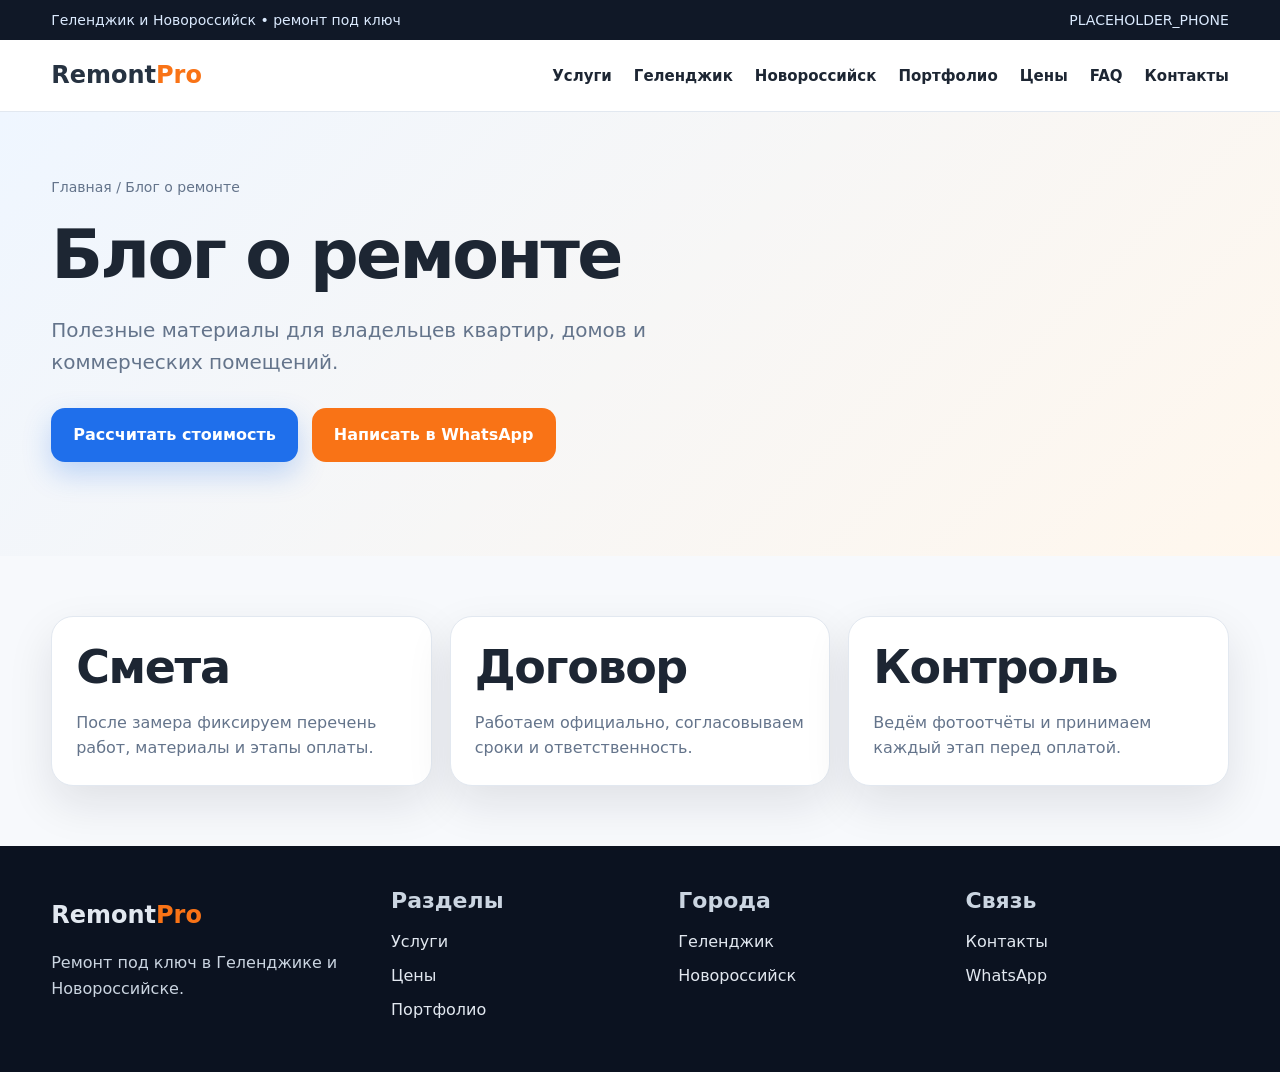
==== blog/index.html @ dbe1c3e4 "Create RemontPro GitHub Pages website" ====
<!doctype html><html lang="ru"><head><meta charset="utf-8"><meta name="viewport" content="width=device-width,initial-scale=1"><title>Блог о ремонте — RemontPro</title><meta name="description" content="Советы по ремонту квартир, подбору материалов и контролю бригады"><meta property="og:title" content="Блог о ремонте — RemontPro"><meta property="og:description" content="Советы по ремонту квартир, подбору материалов и контролю бригады"><meta property="og:type" content="website"><link rel="stylesheet" href="../assets/css/style.css"></head><body><div class="topbar"><div class="container topbar__inner"><span>Геленджик и Новороссийск • ремонт под ключ</span><a href="tel:PLACEHOLDER_PHONE">PLACEHOLDER_PHONE</a></div></div><header class="header"><div class="container header__inner"><a class="logo" href="../index.html">Remont<span>Pro</span></a><nav class="nav"><a href="/RemontPro-Codex/uslugi/">Услуги</a><a href="/RemontPro-Codex/goroda/gelendzhik/">Геленджик</a><a href="/RemontPro-Codex/goroda/novorossiysk/">Новороссийск</a><a href="/RemontPro-Codex/portfolio/">Портфолио</a><a href="/RemontPro-Codex/prices/">Цены</a><a href="/RemontPro-Codex/faq/">FAQ</a><a href="/RemontPro-Codex/contacts/">Контакты</a></nav><button class="burger" aria-label="Открыть меню">☰</button></div></header><main><section class="subhero"><div class="container"><div class="breadcrumbs"><a href="../index.html">Главная</a> / Блог о ремонте</div><h1>Блог о ремонте</h1><p class="lead">Полезные материалы для владельцев квартир, домов и коммерческих помещений.</p><div class="hero__actions"><a class="btn btn--primary" href="../index.html#contact">Рассчитать стоимость</a><a class="btn btn--orange" href="https://wa.me/PLACEHOLDER_PHONE">Написать в WhatsApp</a></div></div></section><section class="content"><div class="container"><div class="grid grid--3"><article class="card"><h2>Смета</h2><p>После замера фиксируем перечень работ, материалы и этапы оплаты.</p></article><article class="card"><h2>Договор</h2><p>Работаем официально, согласовываем сроки и ответственность.</p></article><article class="card"><h2>Контроль</h2><p>Ведём фотоотчёты и принимаем каждый этап перед оплатой.</p></article></div></div></section></main><footer class="footer"><div class="container footer__grid"><div><a class="logo" href="../index.html">Remont<span>Pro</span></a><p>Ремонт под ключ в Геленджике и Новороссийске.</p></div><div><h3>Разделы</h3><a href="../uslugi/">Услуги</a><a href="../prices/">Цены</a><a href="../portfolio/">Портфолио</a></div><div><h3>Города</h3><a href="../goroda/gelendzhik/">Геленджик</a><a href="../goroda/novorossiysk/">Новороссийск</a></div><div><h3>Связь</h3><a href="../contacts/">Контакты</a><a href="https://wa.me/PLACEHOLDER_PHONE">WhatsApp</a></div></div></footer><script src="../assets/js/main.js"></script></body></html>
---- assets/css/style.css ----
:root{--bg:#f7f9fc;--surface:#fff;--text:#1d2633;--muted:#64748b;--graphite:#263241;--blue:#1f6feb;--orange:#f97316;--line:#e2e8f0;--shadow:0 18px 45px rgba(15,23,42,.10);--radius:22px}*{box-sizing:border-box}html{scroll-behavior:smooth}body{margin:0;font-family:Inter,system-ui,-apple-system,Segoe UI,Arial,sans-serif;color:var(--text);background:var(--bg);line-height:1.6}a{color:inherit;text-decoration:none}img{max-width:100%;display:block}.container{width:min(1180px,92%);margin-inline:auto}.topbar{background:#101827;color:#dbeafe;font-size:14px}.topbar__inner{display:flex;justify-content:space-between;gap:16px;padding:9px 0;flex-wrap:wrap}.header{position:sticky;top:0;z-index:10;background:rgba(255,255,255,.92);backdrop-filter:blur(16px);border-bottom:1px solid var(--line)}.header__inner{display:flex;align-items:center;justify-content:space-between;gap:24px;padding:16px 0}.logo{font-weight:900;font-size:24px;color:var(--graphite)}.logo span{color:var(--orange)}.nav{display:flex;gap:22px;align-items:center;font-weight:700;font-size:15px}.nav a:hover{color:var(--blue)}.burger{display:none;border:0;background:var(--graphite);color:#fff;border-radius:12px;padding:10px 12px}.btn{display:inline-flex;align-items:center;justify-content:center;gap:10px;border:0;border-radius:14px;padding:14px 22px;font-weight:800;cursor:pointer;transition:.2s}.btn:hover{transform:translateY(-2px)}.btn--primary{background:var(--blue);color:#fff;box-shadow:0 12px 28px rgba(31,111,235,.25)}.btn--orange{background:var(--orange);color:#fff}.btn--ghost{background:#fff;color:var(--blue);border:1px solid #bfdbfe}.hero{position:relative;overflow:hidden;background:linear-gradient(135deg,#eef6ff 0%,#fff 50%,#fff7ed 100%)}.hero:before{content:"";position:absolute;inset:auto -10% -35% auto;width:520px;height:520px;background:rgba(31,111,235,.12);border-radius:50%}.hero__grid{display:grid;grid-template-columns:1.1fr .9fr;gap:44px;align-items:center;padding:82px 0}.eyebrow{display:inline-flex;background:#dbeafe;color:#1d4ed8;border-radius:999px;padding:7px 13px;font-weight:800;font-size:14px}h1,h2,h3{line-height:1.15;margin:0 0 16px}h1{font-size:clamp(38px,6vw,68px);letter-spacing:-.04em}h2{font-size:clamp(30px,4vw,46px);letter-spacing:-.03em}h3{font-size:22px}.lead{font-size:20px;color:var(--muted);max-width:720px}.hero__actions{display:flex;gap:14px;flex-wrap:wrap;margin:30px 0}.hero__stats{display:grid;grid-template-columns:repeat(3,1fr);gap:12px;margin-top:28px}.stat,.card,.price,.project,.faq-item,.contact__panel{background:var(--surface);border:1px solid var(--line);border-radius:var(--radius);box-shadow:var(--shadow)}.stat{padding:18px}.stat b{font-size:28px;color:var(--blue);display:block}.visual{min-height:430px;border-radius:34px;background:linear-gradient(160deg,rgba(16,24,39,.88),rgba(31,111,235,.82)),url('../images/hero-remont.svg') center/cover;box-shadow:var(--shadow);padding:26px;color:#fff;display:flex;align-items:end}.visual__box{background:rgba(255,255,255,.12);border:1px solid rgba(255,255,255,.25);backdrop-filter:blur(8px);border-radius:22px;padding:22px}.section{padding:82px 0}.section--white{background:#fff}.section__head{display:flex;justify-content:space-between;gap:24px;align-items:end;margin-bottom:32px}.section__head p{max-width:620px;color:var(--muted);margin:0}.grid{display:grid;gap:18px}.grid--4{grid-template-columns:repeat(4,1fr)}.grid--3{grid-template-columns:repeat(3,1fr)}.grid--2{grid-template-columns:repeat(2,1fr)}.card,.price,.project{padding:24px}.icon{width:46px;height:46px;border-radius:14px;background:#eff6ff;color:var(--blue);display:grid;place-items:center;font-size:24px;margin-bottom:18px}.card p,.project p,.price p{color:var(--muted);margin:0}.city{position:relative;overflow:hidden;padding:30px;min-height:210px;background:linear-gradient(135deg,#172033,#263241);color:#fff;border-radius:var(--radius)}.city p{color:#cbd5e1}.project__image{height:190px;border-radius:18px;background:linear-gradient(135deg,#dbeafe,#fed7aa);margin-bottom:20px;display:grid;place-items:center;color:#334155;font-weight:900}.price strong{font-size:30px;color:var(--orange)}.faq-item{padding:0;overflow:hidden}.faq-question{width:100%;text-align:left;background:#fff;border:0;padding:22px;font-weight:900;font-size:18px;cursor:pointer;display:flex;justify-content:space-between}.faq-answer{display:none;padding:0 22px 22px;color:var(--muted)}.faq-item.is-open .faq-answer{display:block}.contact{background:linear-gradient(135deg,#101827,#263241);color:#fff}.contact .section__head p{color:#cbd5e1}.contact__grid{display:grid;grid-template-columns:.9fr 1.1fr;gap:24px}.contact__panel{padding:28px;color:var(--text)}.form{display:grid;gap:14px}.form input,.form textarea,.form select{width:100%;border:1px solid var(--line);border-radius:14px;padding:15px 16px;font:inherit}.form textarea{min-height:120px;resize:vertical}.note{font-size:13px;color:var(--muted)}.footer{background:#0b1220;color:#cbd5e1;padding:42px 0}.footer__grid{display:grid;grid-template-columns:1.2fr repeat(3,1fr);gap:24px}.footer a{display:block;margin:8px 0;color:#e2e8f0}.subhero{padding:64px 0;background:linear-gradient(135deg,#eff6ff,#fff7ed)}.content{padding:60px 0}.breadcrumbs{color:var(--muted);font-size:14px;margin-bottom:18px}@media (max-width:980px){.hero__grid,.contact__grid{grid-template-columns:1fr}.grid--4{grid-template-columns:repeat(2,1fr)}.grid--3{grid-template-columns:repeat(2,1fr)}.footer__grid{grid-template-columns:1fr 1fr}.visual{min-height:320px}}@media (max-width:720px){.nav{display:none;position:absolute;left:4%;right:4%;top:72px;background:#fff;border:1px solid var(--line);border-radius:18px;padding:18px;box-shadow:var(--shadow);flex-direction:column;align-items:flex-start}.nav.is-open{display:flex}.burger{display:block}.topbar__inner{font-size:13px}.hero__grid{padding:52px 0}.hero__stats,.grid--4,.grid--3,.grid--2,.footer__grid{grid-template-columns:1fr}.section{padding:56px 0}.section__head{display:block}.btn{width:100%}.header__inner{padding:12px 0}}
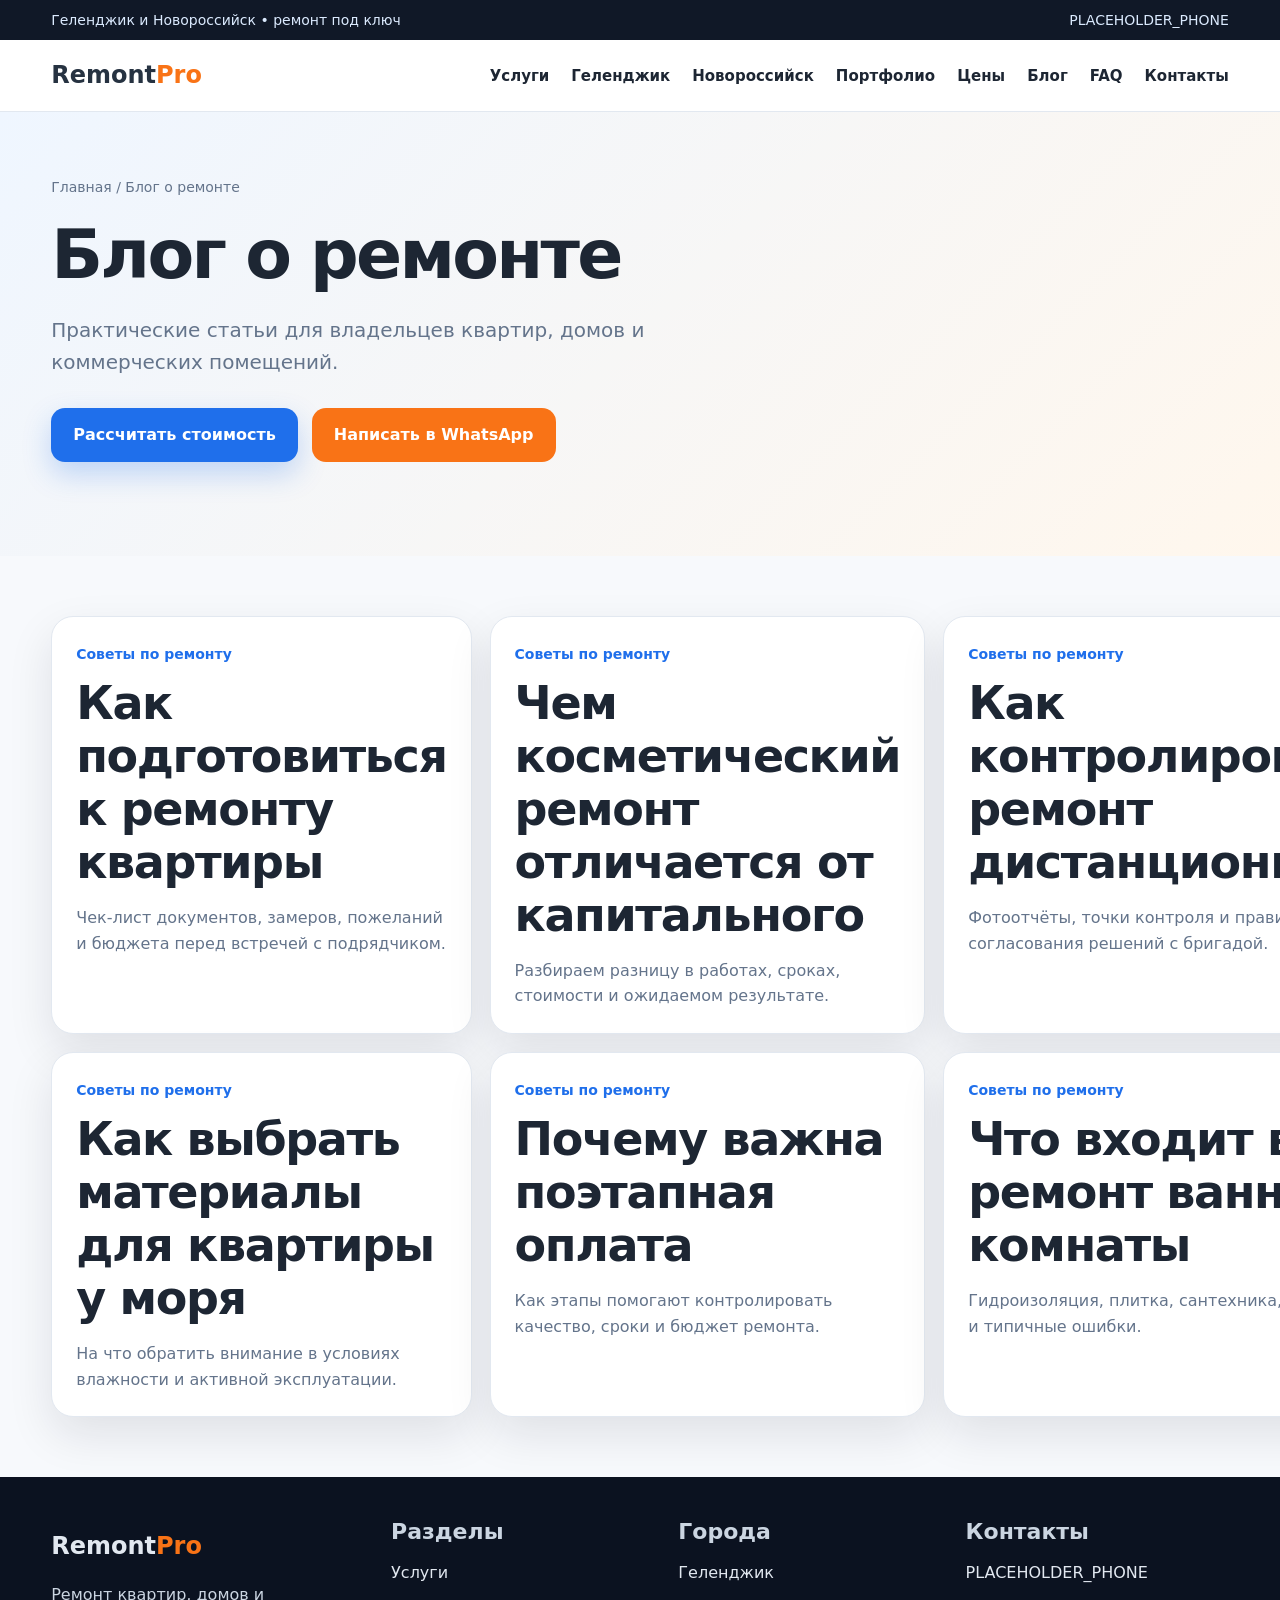
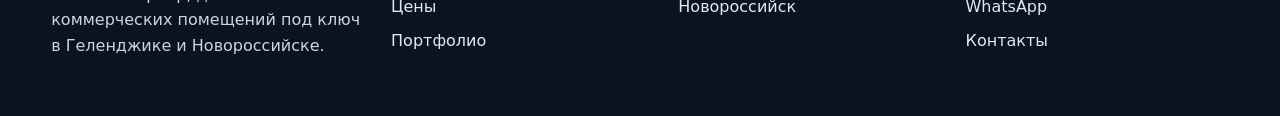
==== commit 26682064: "Refine RemontPro static site pages" ====
--- a/blog/index.html
+++ b/blog/index.html
@@ -1 +1,166 @@
-<!doctype html><html lang="ru"><head><meta charset="utf-8"><meta name="viewport" content="width=device-width,initial-scale=1"><title>Блог о ремонте — RemontPro</title><meta name="description" content="Советы по ремонту квартир, подбору материалов и контролю бригады"><meta property="og:title" content="Блог о ремонте — RemontPro"><meta property="og:description" content="Советы по ремонту квартир, подбору материалов и контролю бригады"><meta property="og:type" content="website"><link rel="stylesheet" href="../assets/css/style.css"></head><body><div class="topbar"><div class="container topbar__inner"><span>Геленджик и Новороссийск • ремонт под ключ</span><a href="tel:PLACEHOLDER_PHONE">PLACEHOLDER_PHONE</a></div></div><header class="header"><div class="container header__inner"><a class="logo" href="../index.html">Remont<span>Pro</span></a><nav class="nav"><a href="/RemontPro-Codex/uslugi/">Услуги</a><a href="/RemontPro-Codex/goroda/gelendzhik/">Геленджик</a><a href="/RemontPro-Codex/goroda/novorossiysk/">Новороссийск</a><a href="/RemontPro-Codex/portfolio/">Портфолио</a><a href="/RemontPro-Codex/prices/">Цены</a><a href="/RemontPro-Codex/faq/">FAQ</a><a href="/RemontPro-Codex/contacts/">Контакты</a></nav><button class="burger" aria-label="Открыть меню">☰</button></div></header><main><section class="subhero"><div class="container"><div class="breadcrumbs"><a href="../index.html">Главная</a> / Блог о ремонте</div><h1>Блог о ремонте</h1><p class="lead">Полезные материалы для владельцев квартир, домов и коммерческих помещений.</p><div class="hero__actions"><a class="btn btn--primary" href="../index.html#contact">Рассчитать стоимость</a><a class="btn btn--orange" href="https://wa.me/PLACEHOLDER_PHONE">Написать в WhatsApp</a></div></div></section><section class="content"><div class="container"><div class="grid grid--3"><article class="card"><h2>Смета</h2><p>После замера фиксируем перечень работ, материалы и этапы оплаты.</p></article><article class="card"><h2>Договор</h2><p>Работаем официально, согласовываем сроки и ответственность.</p></article><article class="card"><h2>Контроль</h2><p>Ведём фотоотчёты и принимаем каждый этап перед оплатой.</p></article></div></div></section></main><footer class="footer"><div class="container footer__grid"><div><a class="logo" href="../index.html">Remont<span>Pro</span></a><p>Ремонт под ключ в Геленджике и Новороссийске.</p></div><div><h3>Разделы</h3><a href="../uslugi/">Услуги</a><a href="../prices/">Цены</a><a href="../portfolio/">Портфолио</a></div><div><h3>Города</h3><a href="../goroda/gelendzhik/">Геленджик</a><a href="../goroda/novorossiysk/">Новороссийск</a></div><div><h3>Связь</h3><a href="../contacts/">Контакты</a><a href="https://wa.me/PLACEHOLDER_PHONE">WhatsApp</a></div></div></footer><script src="../assets/js/main.js"></script></body></html>+<!doctype html>
+<html lang="ru">
+  <head>
+    <meta charset="utf-8" />
+    <meta name="viewport" content="width=device-width, initial-scale=1" />
+    <title>Блог о ремонте квартир — RemontPro</title>
+    <meta
+      name="description"
+      content="Полезные статьи о ремонте квартир, смете, материалах, сроках и контроле подрядчиков."
+    />
+    <meta property="og:title" content="Блог о ремонте квартир — RemontPro" />
+    <meta
+      property="og:description"
+      content="Полезные статьи о ремонте квартир, смете, материалах, сроках и контроле подрядчиков."
+    />
+    <meta property="og:type" content="website" />
+    <meta property="og:url" content="SITE_URL_PLACEHOLDER" />
+    <meta
+      property="og:image"
+      content="SITE_URL_PLACEHOLDER/assets/images/hero-remont.svg"
+    />
+    <link rel="stylesheet" href="../assets/css/style.css" />
+  </head>
+  <body>
+    <div class="topbar">
+      <div class="container topbar__inner">
+        <span>Геленджик и Новороссийск • ремонт под ключ</span>
+        <a href="tel:PLACEHOLDER_PHONE">PLACEHOLDER_PHONE</a>
+      </div>
+    </div>
+    <header class="header">
+      <div class="container header__inner">
+        <a class="logo" href="../index.html">Remont<span>Pro</span></a>
+        <nav class="nav" aria-label="Основная навигация">
+          <a href="../uslugi/">Услуги</a>
+          <a href="../goroda/gelendzhik/">Геленджик</a>
+          <a href="../goroda/novorossiysk/">Новороссийск</a>
+          <a href="../portfolio/">Портфолио</a>
+          <a href="../prices/">Цены</a>
+          <a href="../blog/">Блог</a>
+          <a href="../faq/">FAQ</a>
+          <a href="../contacts/">Контакты</a>
+        </nav>
+        <button
+          class="burger"
+          type="button"
+          aria-label="Открыть меню"
+          aria-expanded="false"
+        >
+          ☰
+        </button>
+      </div>
+    </header>
+    <main>
+      <section class="subhero">
+        <div class="container">
+          <div class="breadcrumbs">
+            <a href="../index.html">Главная</a> / Блог о ремонте
+          </div>
+          <h1>Блог о ремонте</h1>
+          <p class="lead">
+            Практические статьи для владельцев квартир, домов и коммерческих
+            помещений.
+          </p>
+          <div class="hero__actions">
+            <a class="btn btn--primary" href="../index.html#contact"
+              >Рассчитать стоимость</a
+            >
+            <a
+              class="btn btn--orange"
+              href="https://wa.me/PLACEHOLDER_PHONE?text=%D0%97%D0%B4%D1%80%D0%B0%D0%B2%D1%81%D1%82%D0%B2%D1%83%D0%B9%D1%82%D0%B5%21%20%D0%A5%D0%BE%D1%87%D1%83%20%D1%80%D0%B0%D1%81%D1%81%D1%87%D0%B8%D1%82%D0%B0%D1%82%D1%8C%20%D1%81%D1%82%D0%BE%D0%B8%D0%BC%D0%BE%D1%81%D1%82%D1%8C%20%D1%80%D0%B5%D0%BC%D0%BE%D0%BD%D1%82%D0%B0."
+              data-whatsapp-link
+              >Написать в WhatsApp</a
+            >
+          </div>
+        </div>
+      </section>
+      <section class="content">
+        <div class="container">
+          <div class="grid grid--3">
+            <article class="article-card">
+              <span class="article-meta">Советы по ремонту</span>
+              <h2>Как подготовиться к ремонту квартиры</h2>
+              <p>
+                Чек-лист документов, замеров, пожеланий и бюджета перед встречей
+                с подрядчиком.
+              </p>
+            </article>
+            <article class="article-card">
+              <span class="article-meta">Советы по ремонту</span>
+              <h2>Чем косметический ремонт отличается от капитального</h2>
+              <p>
+                Разбираем разницу в работах, сроках, стоимости и ожидаемом
+                результате.
+              </p>
+            </article>
+            <article class="article-card">
+              <span class="article-meta">Советы по ремонту</span>
+              <h2>Как контролировать ремонт дистанционно</h2>
+              <p>
+                Фотоотчёты, точки контроля и правила согласования решений с
+                бригадой.
+              </p>
+            </article>
+            <article class="article-card">
+              <span class="article-meta">Советы по ремонту</span>
+              <h2>Как выбрать материалы для квартиры у моря</h2>
+              <p>
+                На что обратить внимание в условиях влажности и активной
+                эксплуатации.
+              </p>
+            </article>
+            <article class="article-card">
+              <span class="article-meta">Советы по ремонту</span>
+              <h2>Почему важна поэтапная оплата</h2>
+              <p>
+                Как этапы помогают контролировать качество, сроки и бюджет
+                ремонта.
+              </p>
+            </article>
+            <article class="article-card">
+              <span class="article-meta">Советы по ремонту</span>
+              <h2>Что входит в ремонт ванной комнаты</h2>
+              <p>
+                Гидроизоляция, плитка, сантехника, электрика и типичные ошибки.
+              </p>
+            </article>
+          </div>
+        </div>
+      </section>
+    </main>
+    <footer class="footer">
+      <div class="container footer__grid">
+        <div>
+          <a class="logo" href="../index.html">Remont<span>Pro</span></a>
+          <p>
+            Ремонт квартир, домов и коммерческих помещений под ключ в Геленджике
+            и Новороссийске.
+          </p>
+        </div>
+        <div>
+          <h3>Разделы</h3>
+          <a href="../uslugi/">Услуги</a>
+          <a href="../prices/">Цены</a>
+          <a href="../portfolio/">Портфолио</a>
+        </div>
+        <div>
+          <h3>Города</h3>
+          <a href="../goroda/gelendzhik/">Геленджик</a>
+          <a href="../goroda/novorossiysk/">Новороссийск</a>
+        </div>
+        <div>
+          <h3>Контакты</h3>
+          <a href="tel:PLACEHOLDER_PHONE">PLACEHOLDER_PHONE</a>
+          <a
+            href="https://wa.me/PLACEHOLDER_PHONE?text=%D0%97%D0%B4%D1%80%D0%B0%D0%B2%D1%81%D1%82%D0%B2%D1%83%D0%B9%D1%82%D0%B5%21%20%D0%A5%D0%BE%D1%87%D1%83%20%D1%80%D0%B0%D1%81%D1%81%D1%87%D0%B8%D1%82%D0%B0%D1%82%D1%8C%20%D1%81%D1%82%D0%BE%D0%B8%D0%BC%D0%BE%D1%81%D1%82%D1%8C%20%D1%80%D0%B5%D0%BC%D0%BE%D0%BD%D1%82%D0%B0."
+            data-whatsapp-link
+            >WhatsApp</a
+          >
+          <a href="../contacts/">Контакты</a>
+        </div>
+      </div>
+    </footer>
+    <script src="../assets/js/main.js"></script>
+  </body>
+</html>
--- a/assets/css/style.css
+++ b/assets/css/style.css
@@ -1 +1,581 @@
-:root{--bg:#f7f9fc;--surface:#fff;--text:#1d2633;--muted:#64748b;--graphite:#263241;--blue:#1f6feb;--orange:#f97316;--line:#e2e8f0;--shadow:0 18px 45px rgba(15,23,42,.10);--radius:22px}*{box-sizing:border-box}html{scroll-behavior:smooth}body{margin:0;font-family:Inter,system-ui,-apple-system,Segoe UI,Arial,sans-serif;color:var(--text);background:var(--bg);line-height:1.6}a{color:inherit;text-decoration:none}img{max-width:100%;display:block}.container{width:min(1180px,92%);margin-inline:auto}.topbar{background:#101827;color:#dbeafe;font-size:14px}.topbar__inner{display:flex;justify-content:space-between;gap:16px;padding:9px 0;flex-wrap:wrap}.header{position:sticky;top:0;z-index:10;background:rgba(255,255,255,.92);backdrop-filter:blur(16px);border-bottom:1px solid var(--line)}.header__inner{display:flex;align-items:center;justify-content:space-between;gap:24px;padding:16px 0}.logo{font-weight:900;font-size:24px;color:var(--graphite)}.logo span{color:var(--orange)}.nav{display:flex;gap:22px;align-items:center;font-weight:700;font-size:15px}.nav a:hover{color:var(--blue)}.burger{display:none;border:0;background:var(--graphite);color:#fff;border-radius:12px;padding:10px 12px}.btn{display:inline-flex;align-items:center;justify-content:center;gap:10px;border:0;border-radius:14px;padding:14px 22px;font-weight:800;cursor:pointer;transition:.2s}.btn:hover{transform:translateY(-2px)}.btn--primary{background:var(--blue);color:#fff;box-shadow:0 12px 28px rgba(31,111,235,.25)}.btn--orange{background:var(--orange);color:#fff}.btn--ghost{background:#fff;color:var(--blue);border:1px solid #bfdbfe}.hero{position:relative;overflow:hidden;background:linear-gradient(135deg,#eef6ff 0%,#fff 50%,#fff7ed 100%)}.hero:before{content:"";position:absolute;inset:auto -10% -35% auto;width:520px;height:520px;background:rgba(31,111,235,.12);border-radius:50%}.hero__grid{display:grid;grid-template-columns:1.1fr .9fr;gap:44px;align-items:center;padding:82px 0}.eyebrow{display:inline-flex;background:#dbeafe;color:#1d4ed8;border-radius:999px;padding:7px 13px;font-weight:800;font-size:14px}h1,h2,h3{line-height:1.15;margin:0 0 16px}h1{font-size:clamp(38px,6vw,68px);letter-spacing:-.04em}h2{font-size:clamp(30px,4vw,46px);letter-spacing:-.03em}h3{font-size:22px}.lead{font-size:20px;color:var(--muted);max-width:720px}.hero__actions{display:flex;gap:14px;flex-wrap:wrap;margin:30px 0}.hero__stats{display:grid;grid-template-columns:repeat(3,1fr);gap:12px;margin-top:28px}.stat,.card,.price,.project,.faq-item,.contact__panel{background:var(--surface);border:1px solid var(--line);border-radius:var(--radius);box-shadow:var(--shadow)}.stat{padding:18px}.stat b{font-size:28px;color:var(--blue);display:block}.visual{min-height:430px;border-radius:34px;background:linear-gradient(160deg,rgba(16,24,39,.88),rgba(31,111,235,.82)),url('../images/hero-remont.svg') center/cover;box-shadow:var(--shadow);padding:26px;color:#fff;display:flex;align-items:end}.visual__box{background:rgba(255,255,255,.12);border:1px solid rgba(255,255,255,.25);backdrop-filter:blur(8px);border-radius:22px;padding:22px}.section{padding:82px 0}.section--white{background:#fff}.section__head{display:flex;justify-content:space-between;gap:24px;align-items:end;margin-bottom:32px}.section__head p{max-width:620px;color:var(--muted);margin:0}.grid{display:grid;gap:18px}.grid--4{grid-template-columns:repeat(4,1fr)}.grid--3{grid-template-columns:repeat(3,1fr)}.grid--2{grid-template-columns:repeat(2,1fr)}.card,.price,.project{padding:24px}.icon{width:46px;height:46px;border-radius:14px;background:#eff6ff;color:var(--blue);display:grid;place-items:center;font-size:24px;margin-bottom:18px}.card p,.project p,.price p{color:var(--muted);margin:0}.city{position:relative;overflow:hidden;padding:30px;min-height:210px;background:linear-gradient(135deg,#172033,#263241);color:#fff;border-radius:var(--radius)}.city p{color:#cbd5e1}.project__image{height:190px;border-radius:18px;background:linear-gradient(135deg,#dbeafe,#fed7aa);margin-bottom:20px;display:grid;place-items:center;color:#334155;font-weight:900}.price strong{font-size:30px;color:var(--orange)}.faq-item{padding:0;overflow:hidden}.faq-question{width:100%;text-align:left;background:#fff;border:0;padding:22px;font-weight:900;font-size:18px;cursor:pointer;display:flex;justify-content:space-between}.faq-answer{display:none;padding:0 22px 22px;color:var(--muted)}.faq-item.is-open .faq-answer{display:block}.contact{background:linear-gradient(135deg,#101827,#263241);color:#fff}.contact .section__head p{color:#cbd5e1}.contact__grid{display:grid;grid-template-columns:.9fr 1.1fr;gap:24px}.contact__panel{padding:28px;color:var(--text)}.form{display:grid;gap:14px}.form input,.form textarea,.form select{width:100%;border:1px solid var(--line);border-radius:14px;padding:15px 16px;font:inherit}.form textarea{min-height:120px;resize:vertical}.note{font-size:13px;color:var(--muted)}.footer{background:#0b1220;color:#cbd5e1;padding:42px 0}.footer__grid{display:grid;grid-template-columns:1.2fr repeat(3,1fr);gap:24px}.footer a{display:block;margin:8px 0;color:#e2e8f0}.subhero{padding:64px 0;background:linear-gradient(135deg,#eff6ff,#fff7ed)}.content{padding:60px 0}.breadcrumbs{color:var(--muted);font-size:14px;margin-bottom:18px}@media (max-width:980px){.hero__grid,.contact__grid{grid-template-columns:1fr}.grid--4{grid-template-columns:repeat(2,1fr)}.grid--3{grid-template-columns:repeat(2,1fr)}.footer__grid{grid-template-columns:1fr 1fr}.visual{min-height:320px}}@media (max-width:720px){.nav{display:none;position:absolute;left:4%;right:4%;top:72px;background:#fff;border:1px solid var(--line);border-radius:18px;padding:18px;box-shadow:var(--shadow);flex-direction:column;align-items:flex-start}.nav.is-open{display:flex}.burger{display:block}.topbar__inner{font-size:13px}.hero__grid{padding:52px 0}.hero__stats,.grid--4,.grid--3,.grid--2,.footer__grid{grid-template-columns:1fr}.section{padding:56px 0}.section__head{display:block}.btn{width:100%}.header__inner{padding:12px 0}}
+:root {
+  --bg: #f7f9fc;
+  --surface: #ffffff;
+  --text: #1d2633;
+  --muted: #64748b;
+  --graphite: #263241;
+  --blue: #1f6feb;
+  --orange: #f97316;
+  --line: #e2e8f0;
+  --shadow: 0 18px 45px rgba(15, 23, 42, 0.1);
+  --radius: 22px;
+}
+
+* {
+  box-sizing: border-box;
+}
+
+html {
+  scroll-behavior: smooth;
+}
+
+body {
+  margin: 0;
+  font-family:
+    Inter,
+    system-ui,
+    -apple-system,
+    BlinkMacSystemFont,
+    "Segoe UI",
+    Arial,
+    sans-serif;
+  color: var(--text);
+  background: var(--bg);
+  line-height: 1.6;
+}
+
+a {
+  color: inherit;
+  text-decoration: none;
+}
+
+img,
+svg {
+  display: block;
+  max-width: 100%;
+}
+
+.container {
+  width: min(1180px, 92%);
+  margin-inline: auto;
+}
+
+.topbar {
+  background: #101827;
+  color: #dbeafe;
+  font-size: 14px;
+}
+
+.topbar__inner {
+  display: flex;
+  flex-wrap: wrap;
+  gap: 16px;
+  justify-content: space-between;
+  padding: 9px 0;
+}
+
+.header {
+  position: sticky;
+  top: 0;
+  z-index: 10;
+  background: rgba(255, 255, 255, 0.94);
+  border-bottom: 1px solid var(--line);
+  backdrop-filter: blur(16px);
+}
+
+.header__inner {
+  display: flex;
+  gap: 24px;
+  align-items: center;
+  justify-content: space-between;
+  padding: 16px 0;
+}
+
+.logo {
+  font-size: 24px;
+  font-weight: 900;
+  color: var(--graphite);
+}
+
+.logo span {
+  color: var(--orange);
+}
+
+.nav {
+  display: flex;
+  gap: 22px;
+  align-items: center;
+  font-size: 15px;
+  font-weight: 700;
+}
+
+.nav a:hover {
+  color: var(--blue);
+}
+
+.burger {
+  display: none;
+  padding: 10px 12px;
+  color: #ffffff;
+  cursor: pointer;
+  background: var(--graphite);
+  border: 0;
+  border-radius: 12px;
+}
+
+.btn {
+  display: inline-flex;
+  gap: 10px;
+  align-items: center;
+  justify-content: center;
+  padding: 14px 22px;
+  font-weight: 800;
+  cursor: pointer;
+  border: 0;
+  border-radius: 14px;
+  transition:
+    transform 0.2s ease,
+    box-shadow 0.2s ease;
+}
+
+.btn:hover {
+  transform: translateY(-2px);
+}
+
+.btn--primary {
+  color: #ffffff;
+  background: var(--blue);
+  box-shadow: 0 12px 28px rgba(31, 111, 235, 0.25);
+}
+
+.btn--orange {
+  color: #ffffff;
+  background: var(--orange);
+}
+
+.btn--ghost {
+  color: var(--blue);
+  background: #ffffff;
+  border: 1px solid #bfdbfe;
+}
+
+.hero {
+  position: relative;
+  overflow: hidden;
+  background: linear-gradient(135deg, #eef6ff 0%, #ffffff 50%, #fff7ed 100%);
+}
+
+.hero::before {
+  position: absolute;
+  right: -10%;
+  bottom: -35%;
+  width: 520px;
+  height: 520px;
+  content: "";
+  background: rgba(31, 111, 235, 0.12);
+  border-radius: 50%;
+}
+
+.hero__grid {
+  display: grid;
+  grid-template-columns: 1.1fr 0.9fr;
+  gap: 44px;
+  align-items: center;
+  padding: 82px 0;
+}
+
+.eyebrow {
+  display: inline-flex;
+  padding: 7px 13px;
+  font-size: 14px;
+  font-weight: 800;
+  color: #1d4ed8;
+  background: #dbeafe;
+  border-radius: 999px;
+}
+
+h1,
+h2,
+h3 {
+  margin: 0 0 16px;
+  line-height: 1.15;
+}
+
+h1 {
+  font-size: clamp(38px, 6vw, 68px);
+  letter-spacing: -0.04em;
+}
+
+h2 {
+  font-size: clamp(30px, 4vw, 46px);
+  letter-spacing: -0.03em;
+}
+
+h3 {
+  font-size: 22px;
+}
+
+.lead {
+  max-width: 720px;
+  font-size: 20px;
+  color: var(--muted);
+}
+
+.hero__actions {
+  display: flex;
+  flex-wrap: wrap;
+  gap: 14px;
+  margin: 30px 0;
+}
+
+.hero__stats {
+  display: grid;
+  grid-template-columns: repeat(3, 1fr);
+  gap: 12px;
+  margin-top: 28px;
+}
+
+.stat,
+.card,
+.price-card,
+.project,
+.faq-item,
+.contact__panel,
+.table-wrap,
+.article-card {
+  background: var(--surface);
+  border: 1px solid var(--line);
+  border-radius: var(--radius);
+  box-shadow: var(--shadow);
+}
+
+.stat {
+  padding: 18px;
+}
+
+.stat b {
+  display: block;
+  font-size: 28px;
+  color: var(--blue);
+}
+
+.visual {
+  display: flex;
+  align-items: end;
+  min-height: 430px;
+  padding: 26px;
+  color: #ffffff;
+  background:
+    linear-gradient(160deg, rgba(16, 24, 39, 0.88), rgba(31, 111, 235, 0.82)),
+    url("../images/hero-remont.svg") center / cover;
+  border-radius: 34px;
+  box-shadow: var(--shadow);
+}
+
+.visual__box {
+  padding: 22px;
+  background: rgba(255, 255, 255, 0.12);
+  border: 1px solid rgba(255, 255, 255, 0.25);
+  border-radius: 22px;
+  backdrop-filter: blur(8px);
+}
+
+.section {
+  padding: 82px 0;
+}
+
+.section--white {
+  background: #ffffff;
+}
+
+.section__head {
+  display: flex;
+  gap: 24px;
+  align-items: end;
+  justify-content: space-between;
+  margin-bottom: 32px;
+}
+
+.section__head p {
+  max-width: 620px;
+  margin: 0;
+  color: var(--muted);
+}
+
+.grid {
+  display: grid;
+  gap: 18px;
+}
+
+.grid--4 {
+  grid-template-columns: repeat(4, 1fr);
+}
+
+.grid--3 {
+  grid-template-columns: repeat(3, 1fr);
+}
+
+.grid--2 {
+  grid-template-columns: repeat(2, 1fr);
+}
+
+.card,
+.price-card,
+.project,
+.article-card {
+  padding: 24px;
+}
+
+.icon {
+  display: grid;
+  width: 46px;
+  height: 46px;
+  margin-bottom: 18px;
+  font-size: 24px;
+  color: var(--blue);
+  background: #eff6ff;
+  border-radius: 14px;
+  place-items: center;
+}
+
+.card p,
+.project p,
+.price-card p,
+.article-card p {
+  margin: 0;
+  color: var(--muted);
+}
+
+.city {
+  min-height: 210px;
+  padding: 30px;
+  color: #ffffff;
+  background: linear-gradient(135deg, #172033, #263241);
+  border-radius: var(--radius);
+}
+
+.city p {
+  color: #cbd5e1;
+}
+
+.project__image {
+  display: grid;
+  height: 190px;
+  margin-bottom: 20px;
+  font-weight: 900;
+  color: #334155;
+  background: linear-gradient(135deg, #dbeafe, #fed7aa);
+  border-radius: 18px;
+  place-items: center;
+}
+
+.price-card strong {
+  font-size: 30px;
+  color: var(--orange);
+}
+
+.table-wrap {
+  overflow: auto;
+}
+
+.price-table {
+  width: 100%;
+  min-width: 720px;
+  border-collapse: collapse;
+}
+
+.price-table th,
+.price-table td {
+  padding: 18px 20px;
+  text-align: left;
+  border-bottom: 1px solid var(--line);
+}
+
+.price-table th {
+  color: #ffffff;
+  background: var(--graphite);
+}
+
+.price-table tr:last-child td {
+  border-bottom: 0;
+}
+
+.faq-item {
+  overflow: hidden;
+}
+
+.faq-question {
+  display: flex;
+  justify-content: space-between;
+  width: 100%;
+  padding: 22px;
+  font-size: 18px;
+  font-weight: 900;
+  text-align: left;
+  cursor: pointer;
+  background: #ffffff;
+  border: 0;
+}
+
+.faq-answer {
+  display: none;
+  padding: 0 22px 22px;
+  color: var(--muted);
+}
+
+.faq-item.is-open .faq-answer {
+  display: block;
+}
+
+.contact {
+  color: #ffffff;
+  background: linear-gradient(135deg, #101827, #263241);
+}
+
+.contact .section__head p {
+  color: #cbd5e1;
+}
+
+.contact__grid {
+  display: grid;
+  grid-template-columns: 0.9fr 1.1fr;
+  gap: 24px;
+}
+
+.contact__panel {
+  padding: 28px;
+  color: var(--text);
+}
+
+.form {
+  display: grid;
+  gap: 14px;
+}
+
+.form input,
+.form textarea,
+.form select {
+  width: 100%;
+  padding: 15px 16px;
+  font: inherit;
+  border: 1px solid var(--line);
+  border-radius: 14px;
+}
+
+.form textarea {
+  min-height: 120px;
+  resize: vertical;
+}
+
+.note {
+  font-size: 13px;
+  color: var(--muted);
+}
+
+.footer {
+  padding: 42px 0;
+  color: #cbd5e1;
+  background: #0b1220;
+}
+
+.footer__grid {
+  display: grid;
+  grid-template-columns: 1.2fr repeat(3, 1fr);
+  gap: 24px;
+}
+
+.footer a {
+  display: block;
+  margin: 8px 0;
+  color: #e2e8f0;
+}
+
+.subhero {
+  padding: 64px 0;
+  background: linear-gradient(135deg, #eff6ff, #fff7ed);
+}
+
+.content {
+  padding: 60px 0;
+}
+
+.breadcrumbs {
+  margin-bottom: 18px;
+  font-size: 14px;
+  color: var(--muted);
+}
+
+.article-meta {
+  display: inline-flex;
+  margin-bottom: 12px;
+  font-size: 14px;
+  font-weight: 800;
+  color: var(--blue);
+}
+
+@media (max-width: 980px) {
+  .hero__grid,
+  .contact__grid {
+    grid-template-columns: 1fr;
+  }
+
+  .grid--4,
+  .grid--3 {
+    grid-template-columns: repeat(2, 1fr);
+  }
+
+  .footer__grid {
+    grid-template-columns: 1fr 1fr;
+  }
+
+  .visual {
+    min-height: 320px;
+  }
+}
+
+@media (max-width: 720px) {
+  .nav {
+    position: absolute;
+    top: 72px;
+    right: 4%;
+    left: 4%;
+    display: none;
+    flex-direction: column;
+    align-items: flex-start;
+    padding: 18px;
+    background: #ffffff;
+    border: 1px solid var(--line);
+    border-radius: 18px;
+    box-shadow: var(--shadow);
+  }
+
+  .nav.is-open {
+    display: flex;
+  }
+
+  .burger {
+    display: block;
+  }
+
+  .topbar__inner {
+    font-size: 13px;
+  }
+
+  .hero__grid {
+    padding: 52px 0;
+  }
+
+  .hero__stats,
+  .grid--4,
+  .grid--3,
+  .grid--2,
+  .footer__grid {
+    grid-template-columns: 1fr;
+  }
+
+  .section {
+    padding: 56px 0;
+  }
+
+  .section__head {
+    display: block;
+  }
+
+  .btn {
+    width: 100%;
+  }
+
+  .header__inner {
+    padding: 12px 0;
+  }
+}
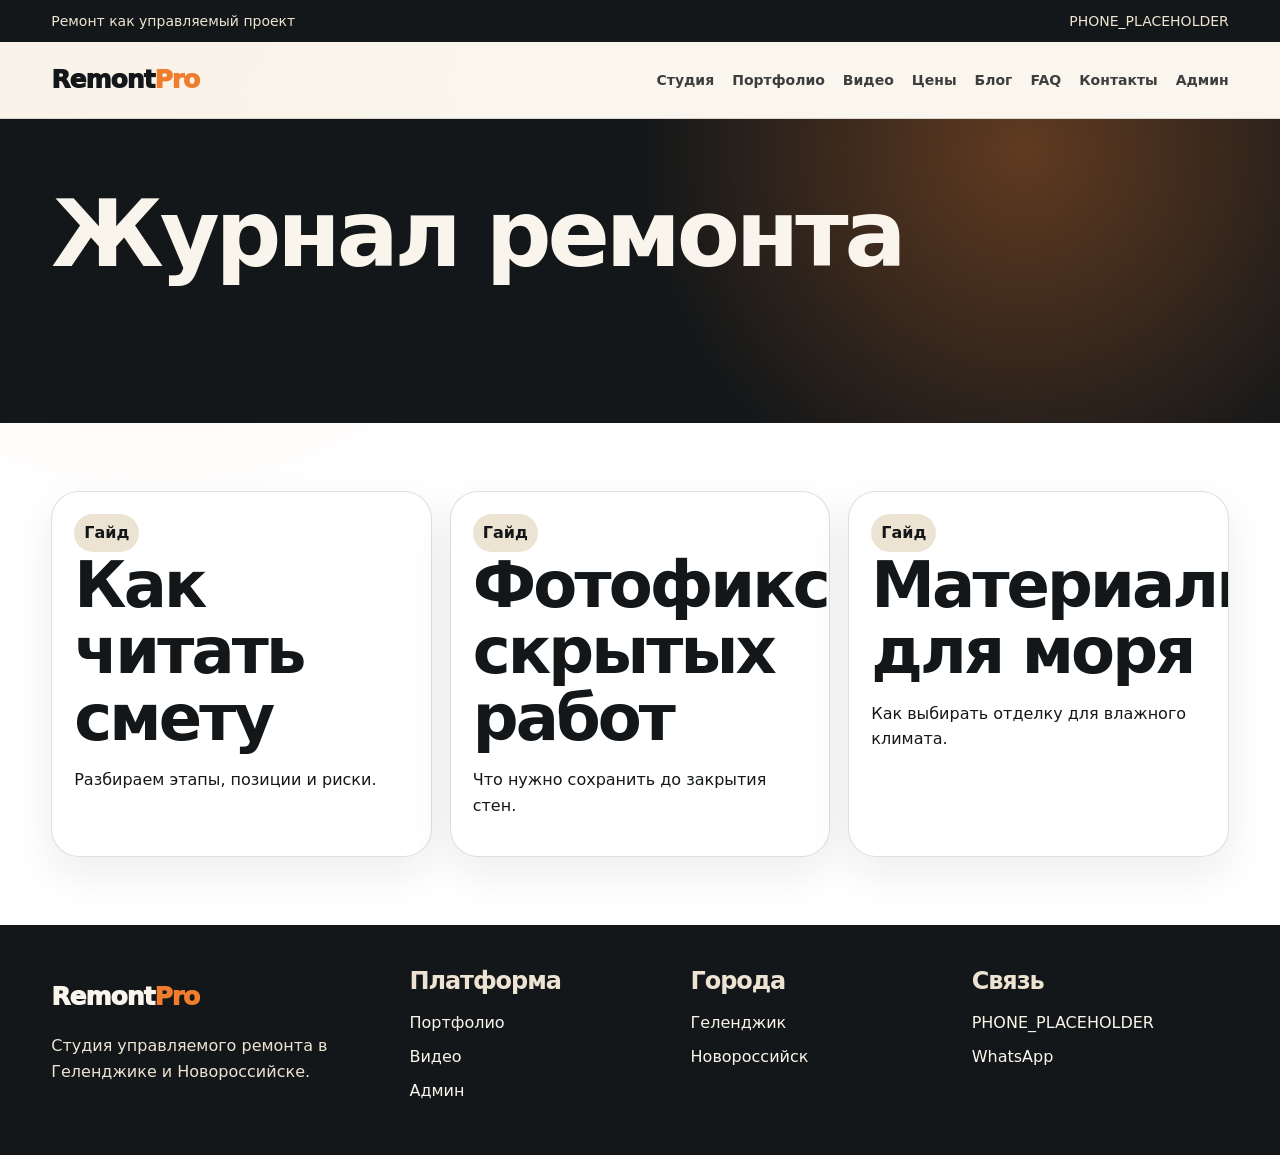
==== commit 53859b91: "Reimagine RemontPro as portfolio platform" ====
--- a/blog/index.html
+++ b/blog/index.html
@@ -3,129 +3,72 @@
   <head>
     <meta charset="utf-8" />
     <meta name="viewport" content="width=device-width, initial-scale=1" />
-    <title>Блог о ремонте квартир — RemontPro</title>
+    <title>Блог RemontPro</title>
     <meta
       name="description"
-      content="Полезные статьи о ремонте квартир, смете, материалах, сроках и контроле подрядчиков."
+      content="Статьи о ремонте, контроле и материалах."
     />
-    <meta property="og:title" content="Блог о ремонте квартир — RemontPro" />
+    <link rel="canonical" href="SITE_URL_PLACEHOLDER/" />
+    <meta property="og:title" content="Блог RemontPro" />
     <meta
       property="og:description"
-      content="Полезные статьи о ремонте квартир, смете, материалах, сроках и контроле подрядчиков."
+      content="Статьи о ремонте, контроле и материалах."
     />
     <meta property="og:type" content="website" />
-    <meta property="og:url" content="SITE_URL_PLACEHOLDER" />
+    <meta property="og:url" content="SITE_URL_PLACEHOLDER/" />
     <meta
       property="og:image"
-      content="SITE_URL_PLACEHOLDER/assets/images/hero-remont.svg"
+      content="SITE_URL_PLACEHOLDER/assets/images/project-coast.svg"
     />
     <link rel="stylesheet" href="../assets/css/style.css" />
   </head>
-  <body>
-    <div class="topbar">
-      <div class="container topbar__inner">
-        <span>Геленджик и Новороссийск • ремонт под ключ</span>
-        <a href="tel:PLACEHOLDER_PHONE">PLACEHOLDER_PHONE</a>
+  <body class="site-shell" data-root="../">
+    <div class="topline">
+      <div class="container topline__inner">
+        <span>Ремонт как управляемый проект</span
+        ><a href="tel:PHONE_PLACEHOLDER">PHONE_PLACEHOLDER</a>
       </div>
     </div>
     <header class="header">
       <div class="container header__inner">
         <a class="logo" href="../index.html">Remont<span>Pro</span></a>
-        <nav class="nav" aria-label="Основная навигация">
-          <a href="../uslugi/">Услуги</a>
-          <a href="../goroda/gelendzhik/">Геленджик</a>
-          <a href="../goroda/novorossiysk/">Новороссийск</a>
+        <nav class="nav" aria-label="Навигация">
+          <a href="../index.html">Студия</a>
           <a href="../portfolio/">Портфолио</a>
+          <a href="../videos/">Видео</a>
           <a href="../prices/">Цены</a>
           <a href="../blog/">Блог</a>
           <a href="../faq/">FAQ</a>
           <a href="../contacts/">Контакты</a>
+          <a href="../admin/">Админ</a>
         </nav>
-        <button
-          class="burger"
-          type="button"
-          aria-label="Открыть меню"
-          aria-expanded="false"
-        >
-          ☰
-        </button>
+        <button class="burger" type="button" aria-expanded="false">Меню</button>
       </div>
     </header>
     <main>
       <section class="subhero">
         <div class="container">
-          <div class="breadcrumbs">
-            <a href="../index.html">Главная</a> / Блог о ремонте
-          </div>
-          <h1>Блог о ремонте</h1>
-          <p class="lead">
-            Практические статьи для владельцев квартир, домов и коммерческих
-            помещений.
-          </p>
-          <div class="hero__actions">
-            <a class="btn btn--primary" href="../index.html#contact"
-              >Рассчитать стоимость</a
-            >
-            <a
-              class="btn btn--orange"
-              href="https://wa.me/PLACEHOLDER_PHONE?text=%D0%97%D0%B4%D1%80%D0%B0%D0%B2%D1%81%D1%82%D0%B2%D1%83%D0%B9%D1%82%D0%B5%21%20%D0%A5%D0%BE%D1%87%D1%83%20%D1%80%D0%B0%D1%81%D1%81%D1%87%D0%B8%D1%82%D0%B0%D1%82%D1%8C%20%D1%81%D1%82%D0%BE%D0%B8%D0%BC%D0%BE%D1%81%D1%82%D1%8C%20%D1%80%D0%B5%D0%BC%D0%BE%D0%BD%D1%82%D0%B0."
-              data-whatsapp-link
-              >Написать в WhatsApp</a
-            >
-          </div>
+          <h1>Журнал ремонта</h1>
+          <p class="lead">Материалы о сметах, контроле и жизни объекта.</p>
         </div>
       </section>
       <section class="content">
-        <div class="container">
-          <div class="grid grid--3">
-            <article class="article-card">
-              <span class="article-meta">Советы по ремонту</span>
-              <h2>Как подготовиться к ремонту квартиры</h2>
-              <p>
-                Чек-лист документов, замеров, пожеланий и бюджета перед встречей
-                с подрядчиком.
-              </p>
-            </article>
-            <article class="article-card">
-              <span class="article-meta">Советы по ремонту</span>
-              <h2>Чем косметический ремонт отличается от капитального</h2>
-              <p>
-                Разбираем разницу в работах, сроках, стоимости и ожидаемом
-                результате.
-              </p>
-            </article>
-            <article class="article-card">
-              <span class="article-meta">Советы по ремонту</span>
-              <h2>Как контролировать ремонт дистанционно</h2>
-              <p>
-                Фотоотчёты, точки контроля и правила согласования решений с
-                бригадой.
-              </p>
-            </article>
-            <article class="article-card">
-              <span class="article-meta">Советы по ремонту</span>
-              <h2>Как выбрать материалы для квартиры у моря</h2>
-              <p>
-                На что обратить внимание в условиях влажности и активной
-                эксплуатации.
-              </p>
-            </article>
-            <article class="article-card">
-              <span class="article-meta">Советы по ремонту</span>
-              <h2>Почему важна поэтапная оплата</h2>
-              <p>
-                Как этапы помогают контролировать качество, сроки и бюджет
-                ремонта.
-              </p>
-            </article>
-            <article class="article-card">
-              <span class="article-meta">Советы по ремонту</span>
-              <h2>Что входит в ремонт ванной комнаты</h2>
-              <p>
-                Гидроизоляция, плитка, сантехника, электрика и типичные ошибки.
-              </p>
-            </article>
-          </div>
+        <div class="container article-grid">
+          <article class="article-card">
+            <span class="pill">Гайд</span>
+            <h2>Как читать смету</h2>
+            <p>Разбираем этапы, позиции и риски.</p>
+          </article>
+          <article class="article-card">
+            <span class="pill">Гайд</span>
+            <h2>Фотофиксация скрытых работ</h2>
+            <p>Что нужно сохранить до закрытия стен.</p>
+          </article>
+          <article class="article-card">
+            <span class="pill">Гайд</span>
+            <h2>Материалы для моря</h2>
+            <p>Как выбирать отделку для влажного климата.</p>
+          </article>
         </div>
       </section>
     </main>
@@ -133,31 +76,26 @@
       <div class="container footer__grid">
         <div>
           <a class="logo" href="../index.html">Remont<span>Pro</span></a>
-          <p>
-            Ремонт квартир, домов и коммерческих помещений под ключ в Геленджике
-            и Новороссийске.
-          </p>
+          <p>Студия управляемого ремонта в Геленджике и Новороссийске.</p>
         </div>
         <div>
-          <h3>Разделы</h3>
-          <a href="../uslugi/">Услуги</a>
-          <a href="../prices/">Цены</a>
-          <a href="../portfolio/">Портфолио</a>
+          <h3>Платформа</h3>
+          <a href="../portfolio/">Портфолио</a><a href="../videos/">Видео</a
+          ><a href="../admin/">Админ</a>
         </div>
         <div>
           <h3>Города</h3>
-          <a href="../goroda/gelendzhik/">Геленджик</a>
-          <a href="../goroda/novorossiysk/">Новороссийск</a>
+          <a href="../goroda/gelendzhik/">Геленджик</a
+          ><a href="../goroda/novorossiysk/">Новороссийск</a>
         </div>
         <div>
-          <h3>Контакты</h3>
-          <a href="tel:PLACEHOLDER_PHONE">PLACEHOLDER_PHONE</a>
-          <a
-            href="https://wa.me/PLACEHOLDER_PHONE?text=%D0%97%D0%B4%D1%80%D0%B0%D0%B2%D1%81%D1%82%D0%B2%D1%83%D0%B9%D1%82%D0%B5%21%20%D0%A5%D0%BE%D1%87%D1%83%20%D1%80%D0%B0%D1%81%D1%81%D1%87%D0%B8%D1%82%D0%B0%D1%82%D1%8C%20%D1%81%D1%82%D0%BE%D0%B8%D0%BC%D0%BE%D1%81%D1%82%D1%8C%20%D1%80%D0%B5%D0%BC%D0%BE%D0%BD%D1%82%D0%B0."
+          <h3>Связь</h3>
+          <a href="tel:PHONE_PLACEHOLDER">PHONE_PLACEHOLDER</a
+          ><a
+            href="https://wa.me/PHONE_PLACEHOLDER?text=%D0%97%D0%B0%D1%8F%D0%B2%D0%BA%D0%B0"
             data-whatsapp-link
             >WhatsApp</a
           >
-          <a href="../contacts/">Контакты</a>
         </div>
       </div>
     </footer>
--- a/assets/css/style.css
+++ b/assets/css/style.css
@@ -1,581 +1,738 @@
 :root {
-  --bg: #f7f9fc;
-  --surface: #ffffff;
-  --text: #1d2633;
-  --muted: #64748b;
-  --graphite: #263241;
-  --blue: #1f6feb;
-  --orange: #f97316;
-  --line: #e2e8f0;
-  --shadow: 0 18px 45px rgba(15, 23, 42, 0.1);
-  --radius: 22px;
+  --ink: #141719;
+  --graphite: #20262b;
+  --graphite-2: #30383d;
+  --sand: #ede3d2;
+  --sand-2: #faf5ec;
+  --clay: #ef7d2d;
+  --copper: #c98f55;
+  --line: rgba(20, 23, 25, 0.14);
+  --muted: #6b6258;
+  --white: #ffffff;
+  --radius: 28px;
+  --shadow: 0 24px 70px rgba(20, 23, 25, 0.16);
 }
 
 * {
   box-sizing: border-box;
 }
-
 html {
   scroll-behavior: smooth;
 }
-
 body {
   margin: 0;
   font-family:
     Inter,
+    Manrope,
     system-ui,
     -apple-system,
-    BlinkMacSystemFont,
     "Segoe UI",
     Arial,
     sans-serif;
-  color: var(--text);
-  background: var(--bg);
+  color: var(--ink);
+  background: var(--sand-2);
   line-height: 1.6;
 }
-
 a {
   color: inherit;
   text-decoration: none;
 }
-
-img,
-svg {
+img {
   display: block;
   max-width: 100%;
 }
-
+button,
+input,
+textarea,
+select {
+  font: inherit;
+}
 .container {
-  width: min(1180px, 92%);
+  width: min(1200px, 92vw);
   margin-inline: auto;
 }
 
-.topbar {
-  background: #101827;
-  color: #dbeafe;
+.site-shell {
+  background:
+    radial-gradient(
+      circle at 12% 5%,
+      rgba(239, 125, 45, 0.18),
+      transparent 28rem
+    ),
+    linear-gradient(135deg, rgba(20, 23, 25, 0.04), transparent 20rem);
+}
+.topline {
+  padding: 10px 0;
+  color: var(--sand);
+  background: var(--ink);
   font-size: 14px;
 }
-
-.topbar__inner {
+.topline__inner,
+.header__inner {
   display: flex;
-  flex-wrap: wrap;
-  gap: 16px;
+  align-items: center;
   justify-content: space-between;
-  padding: 9px 0;
-}
-
+  gap: 20px;
+}
 .header {
   position: sticky;
   top: 0;
-  z-index: 10;
-  background: rgba(255, 255, 255, 0.94);
+  z-index: 20;
+  background: rgba(250, 245, 236, 0.86);
   border-bottom: 1px solid var(--line);
-  backdrop-filter: blur(16px);
-}
-
+  backdrop-filter: blur(18px);
+}
 .header__inner {
-  display: flex;
-  gap: 24px;
-  align-items: center;
-  justify-content: space-between;
-  padding: 16px 0;
-}
-
+  padding: 18px 0;
+}
 .logo {
-  font-size: 24px;
-  font-weight: 900;
-  color: var(--graphite);
-}
-
+  font-size: 25px;
+  font-weight: 950;
+  letter-spacing: -0.04em;
+}
 .logo span {
-  color: var(--orange);
-}
-
+  color: var(--clay);
+}
 .nav {
   display: flex;
-  gap: 22px;
   align-items: center;
-  font-size: 15px;
-  font-weight: 700;
-}
-
+  gap: 18px;
+  font-weight: 760;
+  font-size: 14px;
+}
+.nav a {
+  opacity: 0.82;
+}
 .nav a:hover {
-  color: var(--blue);
-}
-
+  opacity: 1;
+  color: var(--clay);
+}
 .burger {
   display: none;
-  padding: 10px 12px;
-  color: #ffffff;
+  border: 0;
+  border-radius: 999px;
+  padding: 10px 14px;
+  color: var(--sand);
+  background: var(--ink);
   cursor: pointer;
-  background: var(--graphite);
-  border: 0;
-  border-radius: 12px;
 }
 
 .btn {
   display: inline-flex;
-  gap: 10px;
   align-items: center;
   justify-content: center;
-  padding: 14px 22px;
-  font-weight: 800;
+  gap: 10px;
+  min-height: 50px;
+  padding: 13px 20px;
+  border-radius: 999px;
+  border: 1px solid transparent;
+  font-weight: 850;
   cursor: pointer;
-  border: 0;
-  border-radius: 14px;
-  transition:
-    transform 0.2s ease,
-    box-shadow 0.2s ease;
-}
-
+  transition: 0.2s ease;
+}
 .btn:hover {
   transform: translateY(-2px);
 }
-
-.btn--primary {
-  color: #ffffff;
-  background: var(--blue);
-  box-shadow: 0 12px 28px rgba(31, 111, 235, 0.25);
-}
-
-.btn--orange {
-  color: #ffffff;
-  background: var(--orange);
-}
-
-.btn--ghost {
-  color: var(--blue);
-  background: #ffffff;
-  border: 1px solid #bfdbfe;
-}
-
-.hero {
-  position: relative;
-  overflow: hidden;
-  background: linear-gradient(135deg, #eef6ff 0%, #ffffff 50%, #fff7ed 100%);
-}
-
-.hero::before {
-  position: absolute;
-  right: -10%;
-  bottom: -35%;
-  width: 520px;
-  height: 520px;
-  content: "";
-  background: rgba(31, 111, 235, 0.12);
-  border-radius: 50%;
-}
-
-.hero__grid {
-  display: grid;
-  grid-template-columns: 1.1fr 0.9fr;
-  gap: 44px;
-  align-items: center;
-  padding: 82px 0;
-}
-
-.eyebrow {
+.btn--accent {
+  color: var(--ink);
+  background: var(--clay);
+  box-shadow: 0 18px 40px rgba(239, 125, 45, 0.28);
+}
+.btn--dark {
+  color: var(--sand-2);
+  background: var(--ink);
+}
+.btn--light {
+  color: var(--ink);
+  background: rgba(255, 255, 255, 0.72);
+  border-color: var(--line);
+}
+
+.hero-studio {
+  padding: 58px 0 88px;
+}
+.hero-studio__grid {
+  display: grid;
+  grid-template-columns: 0.95fr 1.05fr;
+  gap: 34px;
+  align-items: stretch;
+}
+.hero-copy {
+  display: flex;
+  flex-direction: column;
+  justify-content: space-between;
+  min-height: 620px;
+  padding: 36px;
+  color: var(--sand-2);
+  background: var(--ink);
+  border-radius: 36px;
+  box-shadow: var(--shadow);
+}
+.kicker {
   display: inline-flex;
-  padding: 7px 13px;
-  font-size: 14px;
-  font-weight: 800;
-  color: #1d4ed8;
-  background: #dbeafe;
+  width: fit-content;
+  padding: 8px 12px;
   border-radius: 999px;
-}
-
+  color: var(--ink);
+  background: var(--sand);
+  font-size: 13px;
+  font-weight: 850;
+  letter-spacing: 0.03em;
+  text-transform: uppercase;
+}
 h1,
 h2,
 h3 {
   margin: 0 0 16px;
-  line-height: 1.15;
-}
-
+  line-height: 1.04;
+  letter-spacing: -0.045em;
+}
 h1 {
-  font-size: clamp(38px, 6vw, 68px);
-  letter-spacing: -0.04em;
-}
-
+  font-size: clamp(44px, 7.5vw, 92px);
+}
 h2 {
-  font-size: clamp(30px, 4vw, 46px);
-  letter-spacing: -0.03em;
-}
-
+  font-size: clamp(34px, 5vw, 64px);
+}
 h3 {
-  font-size: 22px;
-}
-
+  font-size: 24px;
+}
 .lead {
-  max-width: 720px;
+  max-width: 740px;
+  color: rgba(20, 23, 25, 0.68);
   font-size: 20px;
-  color: var(--muted);
-}
-
-.hero__actions {
+}
+.hero-copy .lead {
+  color: rgba(250, 245, 236, 0.72);
+}
+.hero-actions {
   display: flex;
   flex-wrap: wrap;
-  gap: 14px;
-  margin: 30px 0;
-}
-
-.hero__stats {
+  gap: 12px;
+  margin-top: 28px;
+}
+.hero-media {
+  position: relative;
+  min-height: 620px;
+  overflow: hidden;
+  border-radius: 36px;
+  background: var(--graphite);
+  box-shadow: var(--shadow);
+}
+.hero-media img {
+  width: 100%;
+  height: 100%;
+  object-fit: cover;
+  opacity: 0.92;
+}
+.hero-media__overlay {
+  position: absolute;
+  inset: auto 24px 24px;
   display: grid;
   grid-template-columns: repeat(3, 1fr);
   gap: 12px;
-  margin-top: 28px;
-}
-
-.stat,
-.card,
-.price-card,
-.project,
-.faq-item,
-.contact__panel,
-.table-wrap,
-.article-card {
-  background: var(--surface);
+}
+.metric {
+  padding: 18px;
+  color: var(--sand-2);
+  background: rgba(20, 23, 25, 0.72);
+  border: 1px solid rgba(255, 255, 255, 0.16);
+  border-radius: 22px;
+  backdrop-filter: blur(12px);
+}
+.metric b {
+  display: block;
+  color: var(--clay);
+  font-size: 34px;
+  line-height: 1;
+}
+
+.section {
+  padding: 88px 0;
+}
+.section--dark {
+  color: var(--sand-2);
+  background: var(--ink);
+}
+.section--sand {
+  background: var(--sand);
+}
+.section__head {
+  display: flex;
+  justify-content: space-between;
+  align-items: end;
+  gap: 28px;
+  margin-bottom: 34px;
+}
+.section__head p {
+  max-width: 560px;
+  margin: 0;
+  color: var(--muted);
+}
+.section--dark .section__head p {
+  color: rgba(250, 245, 236, 0.68);
+}
+
+.project-system {
+  display: grid;
+  grid-template-columns: 1fr 1fr;
+  gap: 18px;
+}
+.system-panel {
+  padding: 30px;
+  min-height: 260px;
+  border-radius: var(--radius);
+  background: rgba(255, 255, 255, 0.7);
+  border: 1px solid var(--line);
+}
+.system-panel--dark {
+  color: var(--sand-2);
+  background: var(--graphite);
+}
+.timeline {
+  display: grid;
+  gap: 14px;
+  counter-reset: step;
+}
+.timeline__item {
+  display: grid;
+  grid-template-columns: 58px 1fr;
+  gap: 14px;
+  align-items: start;
+  padding: 18px;
+  background: rgba(255, 255, 255, 0.62);
+  border: 1px solid var(--line);
+  border-radius: 22px;
+}
+.timeline__item::before {
+  counter-increment: step;
+  content: counter(step, decimal-leading-zero);
+  display: grid;
+  place-items: center;
+  width: 46px;
+  height: 46px;
+  border-radius: 16px;
+  color: var(--ink);
+  background: var(--clay);
+  font-weight: 900;
+}
+
+.visual-feed {
+  display: grid;
+  grid-template-columns: 1.1fr 0.9fr 1fr;
+  gap: 16px;
+}
+.feed-card {
+  position: relative;
+  min-height: 280px;
+  overflow: hidden;
+  border-radius: 30px;
+  background: var(--graphite);
+}
+.feed-card img {
+  width: 100%;
+  height: 100%;
+  object-fit: cover;
+}
+.feed-card span {
+  position: absolute;
+  left: 18px;
+  bottom: 18px;
+  padding: 8px 12px;
+  color: var(--sand-2);
+  background: rgba(20, 23, 25, 0.68);
+  border-radius: 999px;
+}
+.feed-card--tall {
+  min-height: 430px;
+}
+
+.project-grid,
+.video-grid,
+.article-grid,
+.city-grid {
+  display: grid;
+  grid-template-columns: repeat(3, 1fr);
+  gap: 18px;
+}
+.project-card,
+.video-card,
+.article-card,
+.city-card,
+.admin-card {
+  overflow: hidden;
+  background: var(--white);
   border: 1px solid var(--line);
   border-radius: var(--radius);
-  box-shadow: var(--shadow);
-}
-
-.stat {
-  padding: 18px;
-}
-
-.stat b {
-  display: block;
-  font-size: 28px;
-  color: var(--blue);
-}
-
-.visual {
+  box-shadow: 0 16px 44px rgba(20, 23, 25, 0.08);
+}
+.project-card__image,
+.video-card__preview {
+  width: 100%;
+  height: 240px;
+  object-fit: cover;
+  background: var(--graphite);
+}
+.project-card__body,
+.video-card__body,
+.article-card,
+.city-card,
+.admin-card {
+  padding: 22px;
+}
+.meta {
   display: flex;
-  align-items: end;
-  min-height: 430px;
-  padding: 26px;
-  color: #ffffff;
-  background:
-    linear-gradient(160deg, rgba(16, 24, 39, 0.88), rgba(31, 111, 235, 0.82)),
-    url("../images/hero-remont.svg") center / cover;
+  flex-wrap: wrap;
+  gap: 8px;
+  margin: 0 0 14px;
+  color: var(--muted);
+  font-size: 14px;
+}
+.pill {
+  display: inline-flex;
+  padding: 6px 10px;
+  border-radius: 999px;
+  color: var(--ink);
+  background: var(--sand);
+  font-weight: 800;
+}
+.status {
+  color: var(--sand-2);
+  background: var(--graphite);
+}
+
+.video-frame {
+  position: relative;
+  overflow: hidden;
+  aspect-ratio: 16 / 9;
+  border-radius: 24px;
+  background: #000;
+}
+.video-frame iframe {
+  width: 100%;
+  height: 100%;
+  border: 0;
+}
+.before-after {
+  position: relative;
+  overflow: hidden;
+  min-height: 460px;
   border-radius: 34px;
-  box-shadow: var(--shadow);
-}
-
-.visual__box {
-  padding: 22px;
-  background: rgba(255, 255, 255, 0.12);
-  border: 1px solid rgba(255, 255, 255, 0.25);
-  border-radius: 22px;
-  backdrop-filter: blur(8px);
-}
-
-.section {
-  padding: 82px 0;
-}
-
-.section--white {
-  background: #ffffff;
-}
-
-.section__head {
-  display: flex;
-  gap: 24px;
-  align-items: end;
-  justify-content: space-between;
-  margin-bottom: 32px;
-}
-
-.section__head p {
-  max-width: 620px;
+  background: var(--graphite);
+}
+.before-after img {
+  position: absolute;
+  inset: 0;
+  width: 100%;
+  height: 100%;
+  object-fit: cover;
+}
+.before-after__after {
+  clip-path: inset(0 0 0 50%);
+}
+.before-after input {
+  position: absolute;
+  left: 5%;
+  right: 5%;
+  bottom: 24px;
+  z-index: 2;
+  width: 90%;
+  accent-color: var(--clay);
+}
+.before-after__label {
+  position: absolute;
+  top: 20px;
+  z-index: 2;
+  padding: 8px 12px;
+  color: var(--sand-2);
+  background: rgba(20, 23, 25, 0.72);
+  border-radius: 999px;
+}
+.before-after__label--before {
+  left: 20px;
+}
+.before-after__label--after {
+  right: 20px;
+}
+
+.control-board {
+  display: grid;
+  grid-template-columns: 1fr 1fr;
+  gap: 18px;
+}
+.board-list {
+  display: grid;
+  gap: 12px;
+  padding: 0;
   margin: 0;
-  color: var(--muted);
-}
-
-.grid {
-  display: grid;
-  gap: 18px;
-}
-
-.grid--4 {
-  grid-template-columns: repeat(4, 1fr);
-}
-
-.grid--3 {
-  grid-template-columns: repeat(3, 1fr);
-}
-
-.grid--2 {
-  grid-template-columns: repeat(2, 1fr);
-}
-
-.card,
-.price-card,
-.project,
-.article-card {
-  padding: 24px;
-}
-
-.icon {
-  display: grid;
-  width: 46px;
-  height: 46px;
-  margin-bottom: 18px;
-  font-size: 24px;
-  color: var(--blue);
-  background: #eff6ff;
-  border-radius: 14px;
-  place-items: center;
-}
-
-.card p,
-.project p,
-.price-card p,
-.article-card p {
-  margin: 0;
-  color: var(--muted);
-}
-
-.city {
-  min-height: 210px;
-  padding: 30px;
-  color: #ffffff;
-  background: linear-gradient(135deg, #172033, #263241);
-  border-radius: var(--radius);
-}
-
-.city p {
-  color: #cbd5e1;
-}
-
-.project__image {
-  display: grid;
-  height: 190px;
-  margin-bottom: 20px;
-  font-weight: 900;
-  color: #334155;
-  background: linear-gradient(135deg, #dbeafe, #fed7aa);
+  list-style: none;
+}
+.board-list li {
+  padding: 16px;
+  color: var(--sand-2);
+  background: rgba(255, 255, 255, 0.08);
+  border: 1px solid rgba(255, 255, 255, 0.14);
   border-radius: 18px;
-  place-items: center;
-}
-
-.price-card strong {
-  font-size: 30px;
-  color: var(--orange);
-}
-
-.table-wrap {
-  overflow: auto;
-}
-
-.price-table {
-  width: 100%;
-  min-width: 720px;
-  border-collapse: collapse;
-}
-
-.price-table th,
-.price-table td {
-  padding: 18px 20px;
-  text-align: left;
-  border-bottom: 1px solid var(--line);
-}
-
-.price-table th {
-  color: #ffffff;
-  background: var(--graphite);
-}
-
-.price-table tr:last-child td {
-  border-bottom: 0;
-}
-
-.faq-item {
-  overflow: hidden;
-}
-
-.faq-question {
-  display: flex;
-  justify-content: space-between;
-  width: 100%;
-  padding: 22px;
-  font-size: 18px;
-  font-weight: 900;
-  text-align: left;
-  cursor: pointer;
-  background: #ffffff;
-  border: 0;
-}
-
-.faq-answer {
-  display: none;
-  padding: 0 22px 22px;
-  color: var(--muted);
-}
-
-.faq-item.is-open .faq-answer {
-  display: block;
-}
-
-.contact {
-  color: #ffffff;
-  background: linear-gradient(135deg, #101827, #263241);
-}
-
-.contact .section__head p {
-  color: #cbd5e1;
-}
-
-.contact__grid {
-  display: grid;
-  grid-template-columns: 0.9fr 1.1fr;
-  gap: 24px;
-}
-
-.contact__panel {
-  padding: 28px;
-  color: var(--text);
 }
 
 .form {
   display: grid;
-  gap: 14px;
-}
-
+  gap: 12px;
+}
 .form input,
 .form textarea,
 .form select {
   width: 100%;
-  padding: 15px 16px;
-  font: inherit;
+  padding: 14px 16px;
   border: 1px solid var(--line);
-  border-radius: 14px;
-}
-
+  border-radius: 16px;
+  background: rgba(255, 255, 255, 0.84);
+}
 .form textarea {
   min-height: 120px;
   resize: vertical;
 }
-
-.note {
-  font-size: 13px;
+.contact-panel {
+  display: grid;
+  grid-template-columns: 0.85fr 1.15fr;
+  gap: 18px;
+  padding: 28px;
+  border-radius: 34px;
+  background: var(--white);
+  box-shadow: var(--shadow);
+}
+
+.subhero {
+  padding: 68px 0;
+  color: var(--sand-2);
+  background:
+    radial-gradient(
+      circle at 80% 10%,
+      rgba(239, 125, 45, 0.35),
+      transparent 24rem
+    ),
+    var(--ink);
+}
+.breadcrumbs {
+  margin-bottom: 16px;
+  color: rgba(250, 245, 236, 0.62);
+}
+.content {
+  padding: 68px 0;
+}
+.gallery {
+  display: grid;
+  grid-template-columns: repeat(3, 1fr);
+  gap: 14px;
+}
+.gallery img {
+  width: 100%;
+  height: 230px;
+  object-fit: cover;
+  border-radius: 22px;
+}
+.detail-grid {
+  display: grid;
+  grid-template-columns: 1.1fr 0.9fr;
+  gap: 24px;
+  align-items: start;
+}
+.specs {
+  display: grid;
+  gap: 10px;
+  padding: 22px;
+  background: var(--white);
+  border-radius: var(--radius);
+}
+.specs div {
+  display: flex;
+  justify-content: space-between;
+  gap: 20px;
+  border-bottom: 1px solid var(--line);
+  padding-bottom: 10px;
+}
+.specs div:last-child {
+  border-bottom: 0;
+  padding-bottom: 0;
+}
+.price-table {
+  width: 100%;
+  border-collapse: collapse;
+  overflow: hidden;
+  background: var(--white);
+  border-radius: var(--radius);
+}
+.price-table th,
+.price-table td {
+  padding: 18px;
+  border-bottom: 1px solid var(--line);
+  text-align: left;
+}
+.price-table th {
+  color: var(--sand-2);
+  background: var(--ink);
+}
+.faq-item {
+  border-bottom: 1px solid var(--line);
+  background: var(--white);
+}
+.faq-question {
+  width: 100%;
+  padding: 20px;
+  text-align: left;
+  border: 0;
+  background: transparent;
+  font-weight: 900;
+  cursor: pointer;
+}
+.faq-answer {
+  display: none;
+  padding: 0 20px 20px;
   color: var(--muted);
 }
+.faq-item.is-open .faq-answer {
+  display: block;
+}
+
+.admin-layout {
+  display: grid;
+  grid-template-columns: 260px 1fr;
+  min-height: 100vh;
+}
+.admin-sidebar {
+  padding: 24px;
+  color: var(--sand-2);
+  background: var(--ink);
+}
+.admin-sidebar a {
+  display: block;
+  padding: 10px 0;
+  color: var(--sand);
+}
+.admin-main {
+  padding: 28px;
+}
+.admin-grid {
+  display: grid;
+  grid-template-columns: repeat(3, 1fr);
+  gap: 16px;
+}
+.admin-table {
+  width: 100%;
+  border-collapse: collapse;
+  background: var(--white);
+  border-radius: 20px;
+  overflow: hidden;
+}
+.admin-table th,
+.admin-table td {
+  padding: 12px;
+  border-bottom: 1px solid var(--line);
+  text-align: left;
+  vertical-align: top;
+}
+.toolbar {
+  display: flex;
+  flex-wrap: wrap;
+  gap: 10px;
+  margin: 16px 0;
+}
+.small {
+  color: var(--muted);
+  font-size: 14px;
+}
 
 .footer {
-  padding: 42px 0;
-  color: #cbd5e1;
-  background: #0b1220;
-}
-
+  padding: 44px 0;
+  color: var(--sand);
+  background: var(--ink);
+}
 .footer__grid {
   display: grid;
-  grid-template-columns: 1.2fr repeat(3, 1fr);
+  grid-template-columns: 1.3fr repeat(3, 1fr);
   gap: 24px;
 }
-
 .footer a {
   display: block;
   margin: 8px 0;
-  color: #e2e8f0;
-}
-
-.subhero {
-  padding: 64px 0;
-  background: linear-gradient(135deg, #eff6ff, #fff7ed);
-}
-
-.content {
-  padding: 60px 0;
-}
-
-.breadcrumbs {
-  margin-bottom: 18px;
-  font-size: 14px;
-  color: var(--muted);
-}
-
-.article-meta {
-  display: inline-flex;
-  margin-bottom: 12px;
-  font-size: 14px;
-  font-weight: 800;
-  color: var(--blue);
+  color: var(--sand-2);
 }
 
 @media (max-width: 980px) {
-  .hero__grid,
-  .contact__grid {
+  .hero-studio__grid,
+  .project-system,
+  .control-board,
+  .contact-panel,
+  .detail-grid {
     grid-template-columns: 1fr;
   }
-
-  .grid--4,
-  .grid--3 {
+  .project-grid,
+  .video-grid,
+  .article-grid,
+  .city-grid,
+  .admin-grid,
+  .visual-feed {
     grid-template-columns: repeat(2, 1fr);
   }
-
-  .footer__grid {
-    grid-template-columns: 1fr 1fr;
-  }
-
-  .visual {
-    min-height: 320px;
-  }
-}
-
+  .hero-copy,
+  .hero-media {
+    min-height: 520px;
+  }
+  .admin-layout {
+    grid-template-columns: 1fr;
+  }
+}
 @media (max-width: 720px) {
   .nav {
     position: absolute;
-    top: 72px;
-    right: 4%;
-    left: 4%;
+    top: 70px;
+    left: 4vw;
+    right: 4vw;
     display: none;
     flex-direction: column;
     align-items: flex-start;
     padding: 18px;
-    background: #ffffff;
+    background: var(--sand-2);
     border: 1px solid var(--line);
-    border-radius: 18px;
+    border-radius: 22px;
     box-shadow: var(--shadow);
   }
-
   .nav.is-open {
     display: flex;
   }
-
   .burger {
+    display: inline-flex;
+  }
+  .topline__inner {
     display: block;
   }
-
-  .topbar__inner {
-    font-size: 13px;
-  }
-
-  .hero__grid {
-    padding: 52px 0;
-  }
-
-  .hero__stats,
-  .grid--4,
-  .grid--3,
-  .grid--2,
+  .hero-studio {
+    padding-top: 28px;
+  }
+  .hero-copy {
+    min-height: auto;
+    padding: 26px;
+  }
+  .hero-media {
+    min-height: 430px;
+  }
+  .hero-media__overlay,
+  .project-grid,
+  .video-grid,
+  .article-grid,
+  .city-grid,
+  .admin-grid,
+  .visual-feed,
+  .gallery,
   .footer__grid {
     grid-template-columns: 1fr;
   }
-
   .section {
-    padding: 56px 0;
-  }
-
+    padding: 58px 0;
+  }
   .section__head {
     display: block;
   }
-
   .btn {
     width: 100%;
   }
-
-  .header__inner {
-    padding: 12px 0;
-  }
-}
+}
